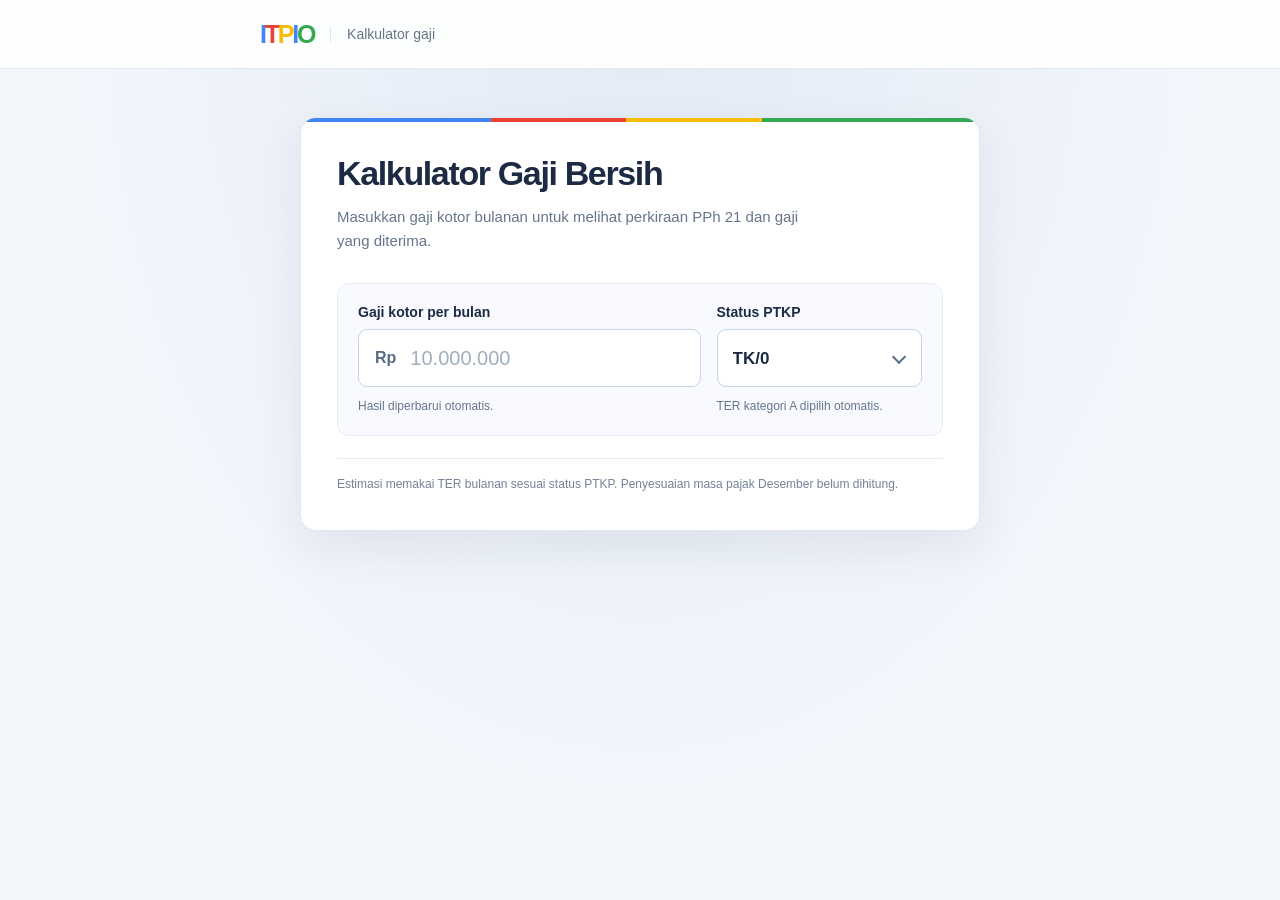
==== index.html @ 0fffc2d9 "Tambahkan pilihan PTKP dan kategori TER" ====
<!doctype html>
<html lang="id">
  <head>
    <meta charset="utf-8" />
    <meta name="viewport" content="width=device-width, initial-scale=1" />
    <meta
      name="description"
      content="Hitung perkiraan PPh 21 bulanan dan gaji bersih berdasarkan status PTKP dan kategori TER."
    />
    <title>Kalkulator Gaji Bersih — ITPIO</title>
    <link rel="stylesheet" href="style.css" />
    <script src="app.js" defer></script>
  </head>
  <body>
    <header class="site-header">
      <div class="header-inner">
        <div class="brand" role="img" aria-label="ITPIO">
          <span class="blue">I</span><span class="red">T</span><span class="yellow">P</span><span class="blue">I</span><span class="green">O</span>
        </div>
        <span class="header-label">Kalkulator gaji</span>
      </div>
    </header>

    <main class="page-content">
      <section class="calculator-card" aria-labelledby="page-title">
        <div class="calculator-heading">
          <h1 id="page-title">Kalkulator Gaji Bersih</h1>
          <p class="intro">
            Masukkan gaji kotor bulanan untuk melihat perkiraan PPh 21 dan gaji yang diterima.
          </p>
        </div>

        <section class="salary-entry" aria-label="Data gaji dan status PTKP">
          <div class="salary-fields">
            <div class="salary-field">
              <label id="salary-label" for="gross-salary">Gaji kotor per bulan</label>
              <div class="salary-input-wrap">
                <span class="currency-prefix" aria-hidden="true">Rp</span>
                <input
                  id="gross-salary"
                  name="gross-salary"
                  type="text"
                  inputmode="numeric"
                  autocomplete="off"
                  maxlength="22"
                  placeholder="10.000.000"
                  aria-describedby="salary-hint salary-error"
                />
              </div>
              <p class="helper" id="salary-hint">Hasil diperbarui otomatis.</p>
            </div>
            <div class="salary-field">
              <label for="ptkp-status">Status PTKP</label>
              <div class="ptkp-select-wrap">
                <select id="ptkp-status" name="ptkp-status" aria-describedby="status-hint">
                  <option value="TK/0" selected>TK/0</option>
                  <option value="TK/1">TK/1</option>
                  <option value="TK/2">TK/2</option>
                  <option value="TK/3">TK/3</option>
                  <option value="K/0">K/0</option>
                  <option value="K/1">K/1</option>
                  <option value="K/2">K/2</option>
                  <option value="K/3">K/3</option>
                </select>
              </div>
              <p class="helper" id="status-hint">TER kategori A dipilih otomatis.</p>
            </div>
          </div>
          <p class="error-message" id="salary-error" role="status"></p>
        </section>

        <section class="results" id="results" aria-labelledby="result-title" aria-live="polite" aria-atomic="true" hidden>
          <div class="results-heading">
            <h2 id="result-title">Ringkasan gaji</h2>
            <span class="period-label">Per bulan</span>
          </div>

          <div class="result-grid">
            <article class="result-card">
              <span class="result-label">Gaji kotor</span>
              <strong class="result-value" id="gross-result"></strong>
            </article>
            <article class="result-card tax-card">
              <span class="result-label">Potongan PPh 21</span>
              <strong class="result-value" id="tax-result"></strong>
            </article>
            <article class="result-card net-card">
              <div class="net-copy">
                <span class="result-label">Gaji bersih</span>
                <span class="net-caption">Take home pay</span>
              </div>
              <strong class="net-value" id="net-result"></strong>
            </article>
          </div>
          <p class="rate-note" id="rate-result"></p>
        </section>

        <p class="disclaimer">
          Estimasi memakai TER bulanan sesuai status PTKP. Penyesuaian masa pajak Desember belum dihitung.
        </p>
      </section>
    </main>
  </body>
</html>
---- style.css ----
:root {
  color-scheme: light;
  font-family: Arial, Helvetica, sans-serif;
  color: #1c2b43;
  background: #f3f6fb;
  font-synthesis: none;
  text-rendering: optimizeLegibility;
  --blue: #2368c4;
  --blue-dark: #174b91;
  --ink: #1c2b43;
  --muted: #66758b;
  --line: #dfe6ef;
  --green: #147448;
}

* { box-sizing: border-box; }

body {
  min-width: 320px;
  min-height: 100vh;
  margin: 0;
  background:
    radial-gradient(ellipse at 50% 0%, rgb(35 104 196 / 8%), transparent 36rem),
    #f3f6fb;
}

.site-header {
  background: rgb(255 255 255 / 92%);
  border-bottom: 1px solid #e5eaf1;
}

.header-inner {
  width: min(100% - 40px, 760px);
  min-height: 68px;
  margin: 0 auto;
  display: flex;
  align-items: center;
  gap: 16px;
}

.brand {
  display: flex;
  align-items: baseline;
  color: #4285f4;
  font-size: 25px;
  font-weight: 700;
  letter-spacing: -0.09em;
  line-height: 1;
  user-select: none;
}

.brand .blue { color: #4285f4; }
.brand .red { color: #ea4335; }
.brand .yellow { color: #fbbc05; }
.brand .green { color: #34a853; }

.header-label {
  padding-left: 16px;
  border-left: 1px solid #dfe6ef;
  color: var(--muted);
  font-size: 14px;
}

.page-content {
  width: min(100% - 32px, 680px);
  margin: 48px auto;
}

.calculator-card {
  position: relative;
  overflow: hidden;
  padding: 36px;
  border: 1px solid #e2e8f0;
  border-radius: 16px;
  background: #fff;
  box-shadow: 0 18px 48px rgb(28 43 67 / 8%);
}

.calculator-card::before {
  position: absolute;
  inset: 0 0 auto;
  height: 4px;
  background: linear-gradient(90deg, #4285f4 0 28%, #ea4335 28% 48%, #fbbc05 48% 68%, #34a853 68%);
  content: "";
}

h1,
h2,
p { margin-top: 0; }

h1 {
  margin-bottom: 0;
  color: var(--ink);
  font-size: clamp(26px, 4.5vw, 34px);
  font-weight: 700;
  letter-spacing: -0.04em;
  line-height: 1.15;
}

.intro {
  max-width: 480px;
  margin: 12px 0 30px;
  color: var(--muted);
  font-size: 15px;
  line-height: 1.6;
}

.salary-entry {
  padding: 20px;
  border: 1px solid #e5ebf4;
  border-radius: 12px;
  background: #f8faff;
}

.salary-fields {
  display: grid;
  grid-template-columns: minmax(0, 1.25fr) minmax(150px, 0.75fr);
  gap: 16px;
}

.salary-field { min-width: 0; }

label {
  display: block;
  margin-bottom: 9px;
  color: var(--ink);
  font-size: 14px;
  font-weight: 700;
}

.salary-input-wrap {
  display: flex;
  align-items: center;
  min-height: 58px;
  border: 1px solid #c8d4e3;
  border-radius: 9px;
  background: #fff;
  transition: border-color 140ms ease, box-shadow 140ms ease;
}

.salary-input-wrap:focus-within,
.ptkp-select-wrap:focus-within {
  border-color: var(--blue);
  box-shadow: 0 0 0 3px rgb(35 104 196 / 15%);
}

.currency-prefix {
  padding-left: 16px;
  color: #586b85;
  font-size: 16px;
  font-weight: 600;
}

input {
  width: 100%;
  min-width: 0;
  padding: 14px;
  border: 0;
  outline: 0;
  background: transparent;
  color: var(--ink);
  font: inherit;
  font-size: 20px;
  font-variant-numeric: tabular-nums;
  font-weight: 600;
}

input::placeholder {
  color: #a0adbd;
  font-weight: 400;
}

.ptkp-select-wrap {
  position: relative;
  display: flex;
  align-items: center;
  min-height: 58px;
  border: 1px solid #c8d4e3;
  border-radius: 9px;
  background: #fff;
  transition: border-color 140ms ease, box-shadow 140ms ease;
}

.ptkp-select-wrap::after {
  position: absolute;
  top: calc(50% - 6px);
  right: 17px;
  width: 8px;
  height: 8px;
  transform: rotate(45deg);
  border-right: 2px solid #586b85;
  border-bottom: 2px solid #586b85;
  content: "";
  pointer-events: none;
}

select {
  width: 100%;
  min-width: 0;
  min-height: 56px;
  padding: 12px 42px 12px 15px;
  appearance: none;
  border: 0;
  outline: 0;
  background: transparent;
  color: var(--ink);
  cursor: pointer;
  font: inherit;
  font-size: 17px;
  font-weight: 700;
}

.helper {
  margin: 10px 0 0;
  color: var(--muted);
  font-size: 12px;
  line-height: 1.5;
}

.error-message {
  min-height: 0;
  margin: 0;
  color: #b3261e;
  font-size: 13px;
}

.error-message:not(:empty) { margin-top: 8px; }

.results { margin-top: 28px; }

.results-heading {
  display: flex;
  align-items: center;
  justify-content: space-between;
  gap: 12px;
  margin-bottom: 13px;
}

h2 {
  margin-bottom: 0;
  color: var(--ink);
  font-size: 17px;
  font-weight: 700;
  letter-spacing: -0.015em;
}

.period-label {
  padding: 6px 10px;
  border-radius: 999px;
  background: #eef4fc;
  color: var(--blue-dark);
  font-size: 12px;
  font-weight: 600;
}

.result-grid {
  display: grid;
  grid-template-columns: repeat(2, minmax(0, 1fr));
  gap: 12px;
}

.result-card {
  display: flex;
  min-width: 0;
  min-height: 98px;
  flex-direction: column;
  justify-content: space-between;
  gap: 12px;
  padding: 16px;
  border: 1px solid var(--line);
  border-radius: 10px;
  background: #fff;
}

.result-label {
  color: var(--muted);
  font-size: 13px;
  font-weight: 600;
  line-height: 1.4;
}

.result-value {
  color: var(--ink);
  font-size: clamp(15px, 2.7vw, 19px);
  font-variant-numeric: tabular-nums;
  overflow-wrap: anywhere;
}

.tax-card .result-value { color: #b13f38; }

.net-card {
  min-height: 126px;
  grid-column: 1 / -1;
  flex-direction: row;
  align-items: center;
  justify-content: space-between;
  gap: 18px;
  padding: 22px;
  border: 1px solid #b9dfcb;
  background: #eff9f3;
}

.net-copy {
  display: flex;
  flex-direction: column;
  gap: 5px;
}

.net-card .result-label {
  color: #245a40;
  font-size: 14px;
}

.net-caption {
  color: #5f806e;
  font-size: 12px;
}

.net-value {
  color: var(--green);
  font-size: clamp(23px, 5vw, 34px);
  font-variant-numeric: tabular-nums;
  letter-spacing: -0.035em;
  overflow-wrap: anywhere;
  text-align: right;
}

.rate-note {
  margin: 14px 2px 0;
  color: var(--muted);
  font-size: 12px;
  line-height: 1.5;
}

.disclaimer {
  margin: 22px 0 0;
  padding-top: 16px;
  border-top: 1px solid #e8edf3;
  color: #758297;
  font-size: 12px;
  line-height: 1.55;
}

[hidden] { display: none !important; }

@media (max-width: 560px) {
  .header-inner {
    width: calc(100% - 32px);
    min-height: 60px;
  }

  .page-content {
    width: calc(100% - 24px);
    margin: 24px auto;
  }

  .calculator-card {
    padding: 28px 20px 22px;
    border-radius: 13px;
  }

  .intro {
    margin-bottom: 22px;
    font-size: 14px;
  }

  .salary-entry { padding: 16px; }
  .salary-fields { grid-template-columns: 1fr; gap: 16px; }
  .results { margin-top: 24px; }
  .result-grid { gap: 9px; }

  .result-card {
    min-height: 92px;
    padding: 13px;
  }

  .net-card {
    min-height: 110px;
    flex-direction: column;
    align-items: flex-start;
    padding: 17px;
  }

  .net-value {
    align-self: stretch;
    text-align: left;
  }
}

@media (max-width: 380px) {
  .result-grid { grid-template-columns: 1fr; }
  .net-card { grid-column: auto; }
  .result-card { min-height: 78px; }
}

@media (prefers-reduced-motion: reduce) {
  *,
  *::before,
  *::after {
    scroll-behavior: auto !important;
    transition-duration: 0.01ms !important;
  }
}
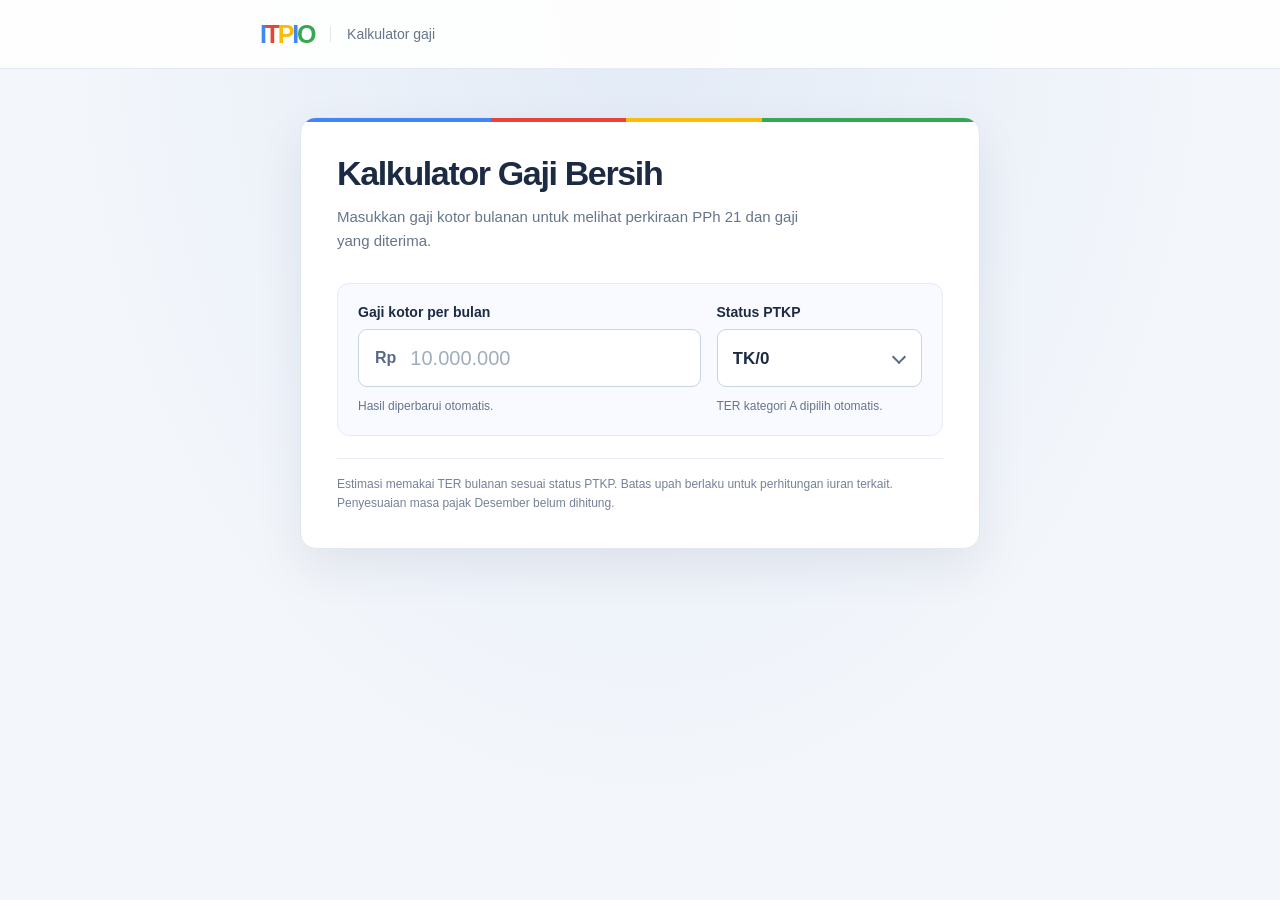
==== commit 94189020: "Tambahkan rincian BPJS dan bruto PPh 21" ====
--- a/index.html
+++ b/index.html
@@ -93,10 +93,55 @@
             </article>
           </div>
           <p class="rate-note" id="rate-result"></p>
+
+          <section class="breakdown" aria-labelledby="breakdown-title">
+            <h3 id="breakdown-title">Rincian perhitungan</h3>
+            <div class="breakdown-grid">
+              <section class="breakdown-group" aria-labelledby="employer-title">
+                <h4 id="employer-title">Tambahan bruto dari perusahaan</h4>
+                <dl class="breakdown-list">
+                  <div class="breakdown-row">
+                    <dt>JKK perusahaan (0,24%)</dt>
+                    <dd id="jkk-result"></dd>
+                  </div>
+                  <div class="breakdown-row">
+                    <dt>JKM perusahaan (0,3%)</dt>
+                    <dd id="jkm-result"></dd>
+                  </div>
+                  <div class="breakdown-row">
+                    <dt>BPJS Kesehatan perusahaan (4%, batas gaji Rp12.000.000)</dt>
+                    <dd id="company-health-result"></dd>
+                  </div>
+                  <div class="breakdown-row breakdown-total">
+                    <dt>Bruto untuk hitung PPh 21</dt>
+                    <dd id="taxable-gross-result"></dd>
+                  </div>
+                </dl>
+              </section>
+
+              <section class="breakdown-group" aria-labelledby="employee-title">
+                <h4 id="employee-title">Potongan dari gaji karyawan</h4>
+                <dl class="breakdown-list">
+                  <div class="breakdown-row">
+                    <dt>JHT (2%)</dt>
+                    <dd id="jht-result"></dd>
+                  </div>
+                  <div class="breakdown-row">
+                    <dt>JP (1%, batas gaji Rp11.086.300)</dt>
+                    <dd id="jp-result"></dd>
+                  </div>
+                  <div class="breakdown-row">
+                    <dt>BPJS Kesehatan (1%, batas gaji Rp12.000.000)</dt>
+                    <dd id="employee-health-result"></dd>
+                  </div>
+                </dl>
+              </section>
+            </div>
+          </section>
         </section>
 
         <p class="disclaimer">
-          Estimasi memakai TER bulanan sesuai status PTKP. Penyesuaian masa pajak Desember belum dihitung.
+          Estimasi memakai TER bulanan sesuai status PTKP. Batas upah berlaku untuk perhitungan iuran terkait. Penyesuaian masa pajak Desember belum dihitung.
         </p>
       </section>
     </main>
--- a/style.css
+++ b/style.css
@@ -332,6 +332,75 @@
   line-height: 1.5;
 }
 
+.breakdown {
+  margin-top: 24px;
+  padding-top: 20px;
+  border-top: 1px solid var(--line);
+}
+
+.breakdown h3 {
+  margin: 0 0 14px;
+  color: var(--ink);
+  font-size: 15px;
+}
+
+.breakdown-grid {
+  display: grid;
+  grid-template-columns: repeat(2, minmax(0, 1fr));
+  gap: 14px;
+}
+
+.breakdown-group {
+  min-width: 0;
+  padding: 15px;
+  border: 1px solid var(--line);
+  border-radius: 10px;
+  background: #fbfcfe;
+}
+
+.breakdown-group h4 {
+  margin: 0 0 12px;
+  color: var(--ink);
+  font-size: 13px;
+  line-height: 1.4;
+}
+
+.breakdown-list {
+  display: grid;
+  gap: 9px;
+  margin: 0;
+}
+
+.breakdown-row {
+  display: flex;
+  align-items: baseline;
+  justify-content: space-between;
+  gap: 12px;
+  color: var(--muted);
+  font-size: 12px;
+  line-height: 1.45;
+}
+
+.breakdown-row dt { min-width: 0; }
+
+.breakdown-row dd {
+  flex: 0 0 auto;
+  margin: 0;
+  color: var(--ink);
+  font-variant-numeric: tabular-nums;
+  text-align: right;
+}
+
+.breakdown-total {
+  margin-top: 2px;
+  padding-top: 10px;
+  border-top: 1px solid var(--line);
+  color: var(--ink);
+  font-weight: 700;
+}
+
+.breakdown-total dd { color: var(--blue-dark); }
+
 .disclaimer {
   margin: 22px 0 0;
   padding-top: 16px;
@@ -368,6 +437,7 @@
   .salary-fields { grid-template-columns: 1fr; gap: 16px; }
   .results { margin-top: 24px; }
   .result-grid { gap: 9px; }
+  .breakdown-grid { grid-template-columns: 1fr; gap: 10px; }
 
   .result-card {
     min-height: 92px;
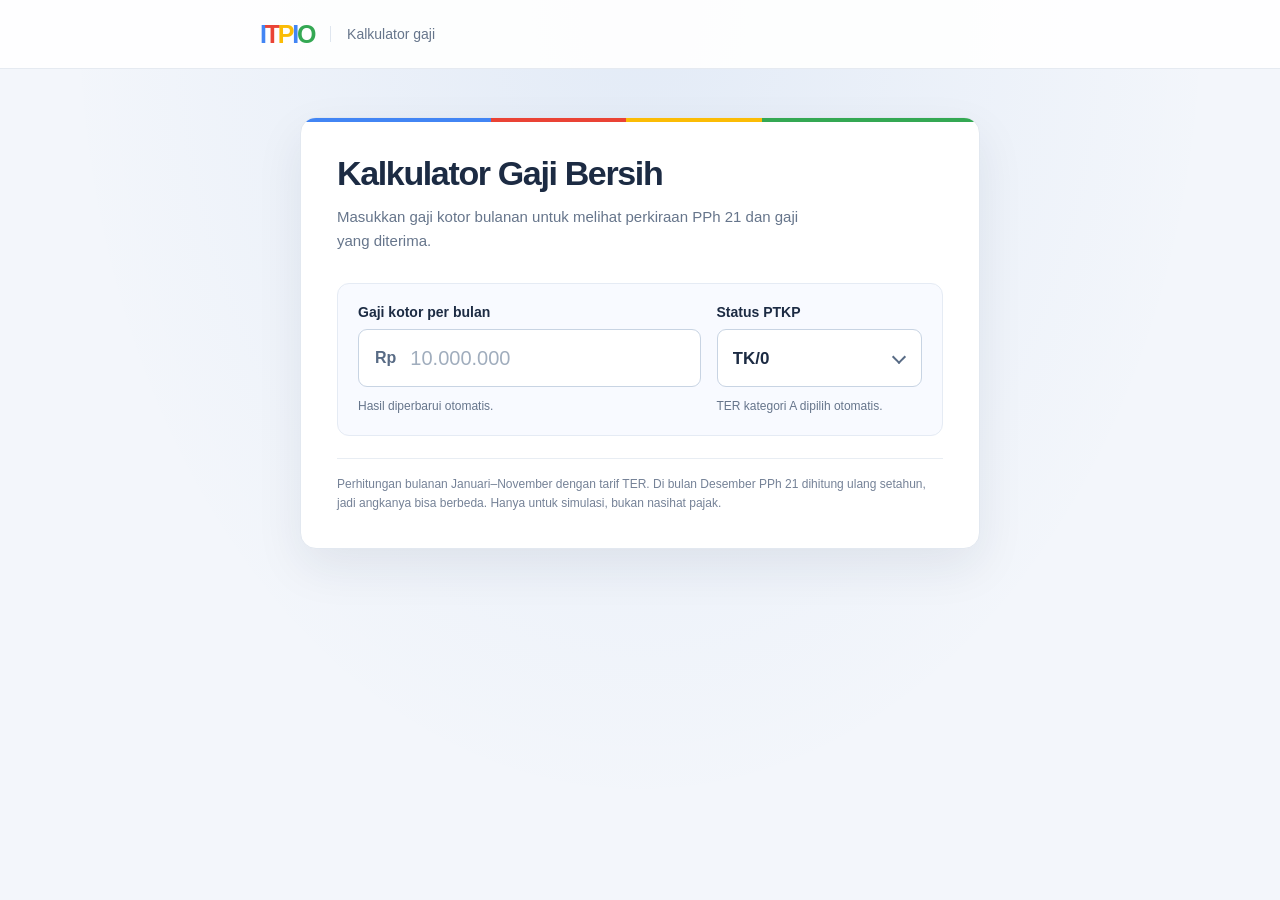
==== commit c0f4c487: "Perbarui catatan simulasi PPh 21" ====
--- a/index.html
+++ b/index.html
@@ -141,7 +141,7 @@
         </section>
 
         <p class="disclaimer">
-          Estimasi memakai TER bulanan sesuai status PTKP. Batas upah berlaku untuk perhitungan iuran terkait. Penyesuaian masa pajak Desember belum dihitung.
+          Perhitungan bulanan Januari–November dengan tarif TER. Di bulan Desember PPh 21 dihitung ulang setahun, jadi angkanya bisa berbeda. Hanya untuk simulasi, bukan nasihat pajak.
         </p>
       </section>
     </main>
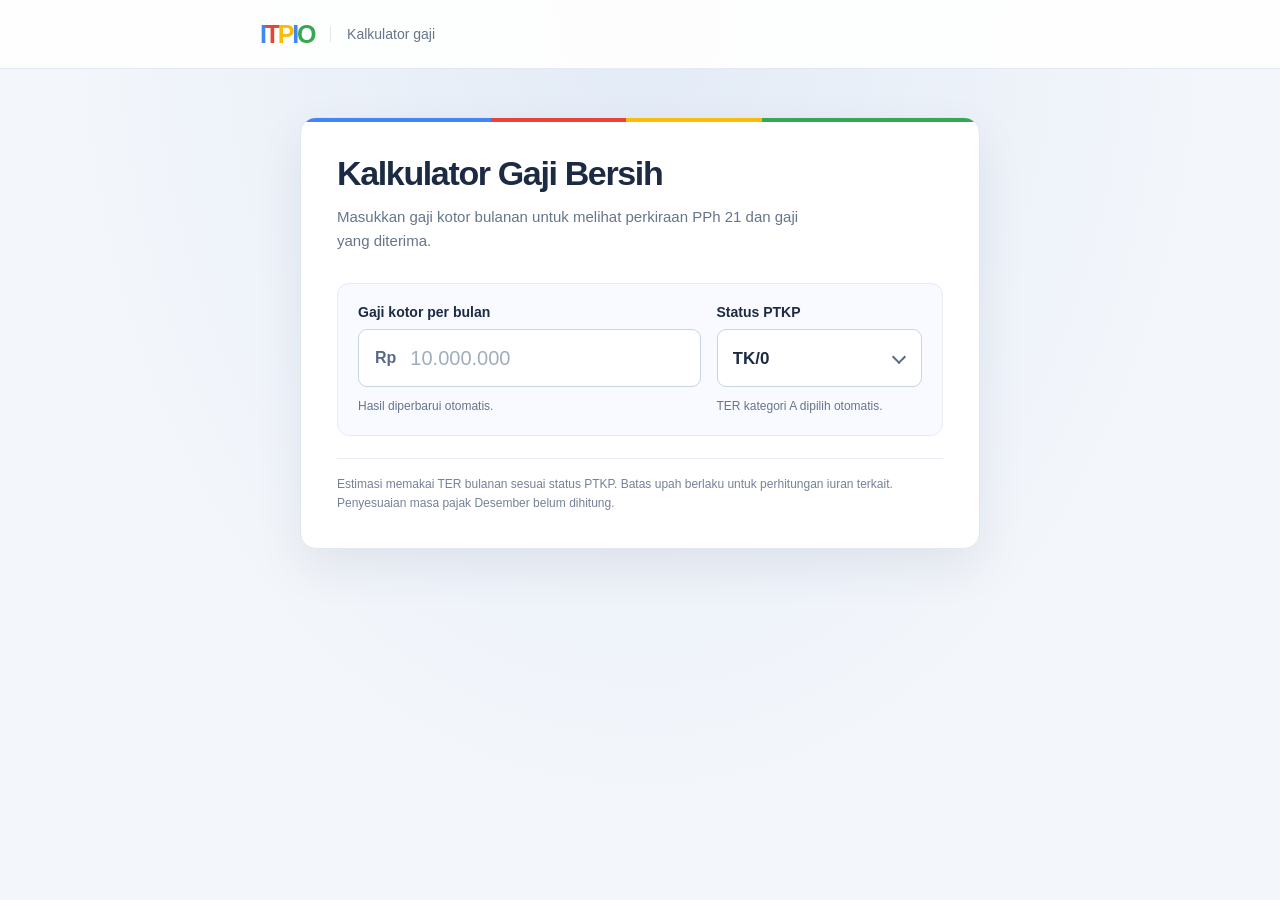
==== commit 4fb7f57f: "Revert "Perbarui catatan simulasi PPh 21" This reverts commit c0f4c487a334463c85295f6c7092c428fc5c76" ====
--- a/index.html
+++ b/index.html
@@ -141,7 +141,7 @@
         </section>
 
         <p class="disclaimer">
-          Perhitungan bulanan Januari–November dengan tarif TER. Di bulan Desember PPh 21 dihitung ulang setahun, jadi angkanya bisa berbeda. Hanya untuk simulasi, bukan nasihat pajak.
+          Estimasi memakai TER bulanan sesuai status PTKP. Batas upah berlaku untuk perhitungan iuran terkait. Penyesuaian masa pajak Desember belum dihitung.
         </p>
       </section>
     </main>
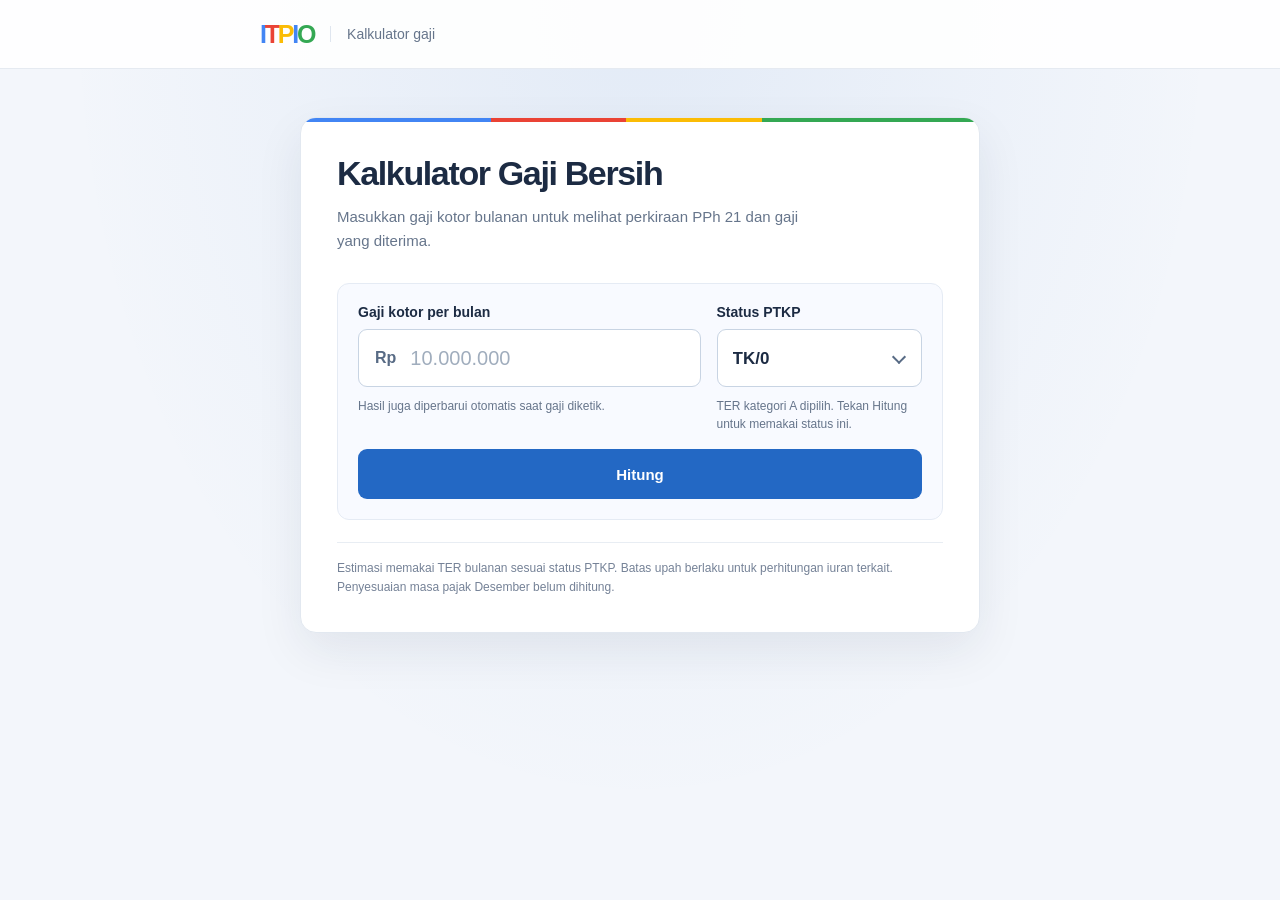
==== commit 20802ac4: "Tambahkan tombol Hitung untuk status PTKP" ====
--- a/index.html
+++ b/index.html
@@ -47,7 +47,7 @@
                   aria-describedby="salary-hint salary-error"
                 />
               </div>
-              <p class="helper" id="salary-hint">Hasil diperbarui otomatis.</p>
+              <p class="helper" id="salary-hint">Hasil juga diperbarui otomatis saat gaji diketik.</p>
             </div>
             <div class="salary-field">
               <label for="ptkp-status">Status PTKP</label>
@@ -63,9 +63,10 @@
                   <option value="K/3">K/3</option>
                 </select>
               </div>
-              <p class="helper" id="status-hint">TER kategori A dipilih otomatis.</p>
+              <p class="helper" id="status-hint">TER kategori A dipilih. Tekan Hitung untuk memakai status ini.</p>
             </div>
           </div>
+          <button class="calculate-button" id="calculate-button" type="button">Hitung</button>
           <p class="error-message" id="salary-error" role="status"></p>
         </section>
 
--- a/style.css
+++ b/style.css
@@ -410,6 +410,30 @@
   line-height: 1.55;
 }
 
+.calculate-button {
+  display: block;
+  width: 100%;
+  min-height: 50px;
+  margin-top: 16px;
+  padding: 12px 16px;
+  border: 0;
+  border-radius: 9px;
+  background: var(--blue);
+  color: #fff;
+  cursor: pointer;
+  font: inherit;
+  font-size: 15px;
+  font-weight: 700;
+  transition: background-color 140ms ease, box-shadow 140ms ease;
+}
+
+.calculate-button:hover { background: var(--blue-dark); }
+
+.calculate-button:focus-visible {
+  outline: 3px solid rgb(35 104 196 / 30%);
+  outline-offset: 2px;
+}
+
 [hidden] { display: none !important; }
 
 @media (max-width: 560px) {
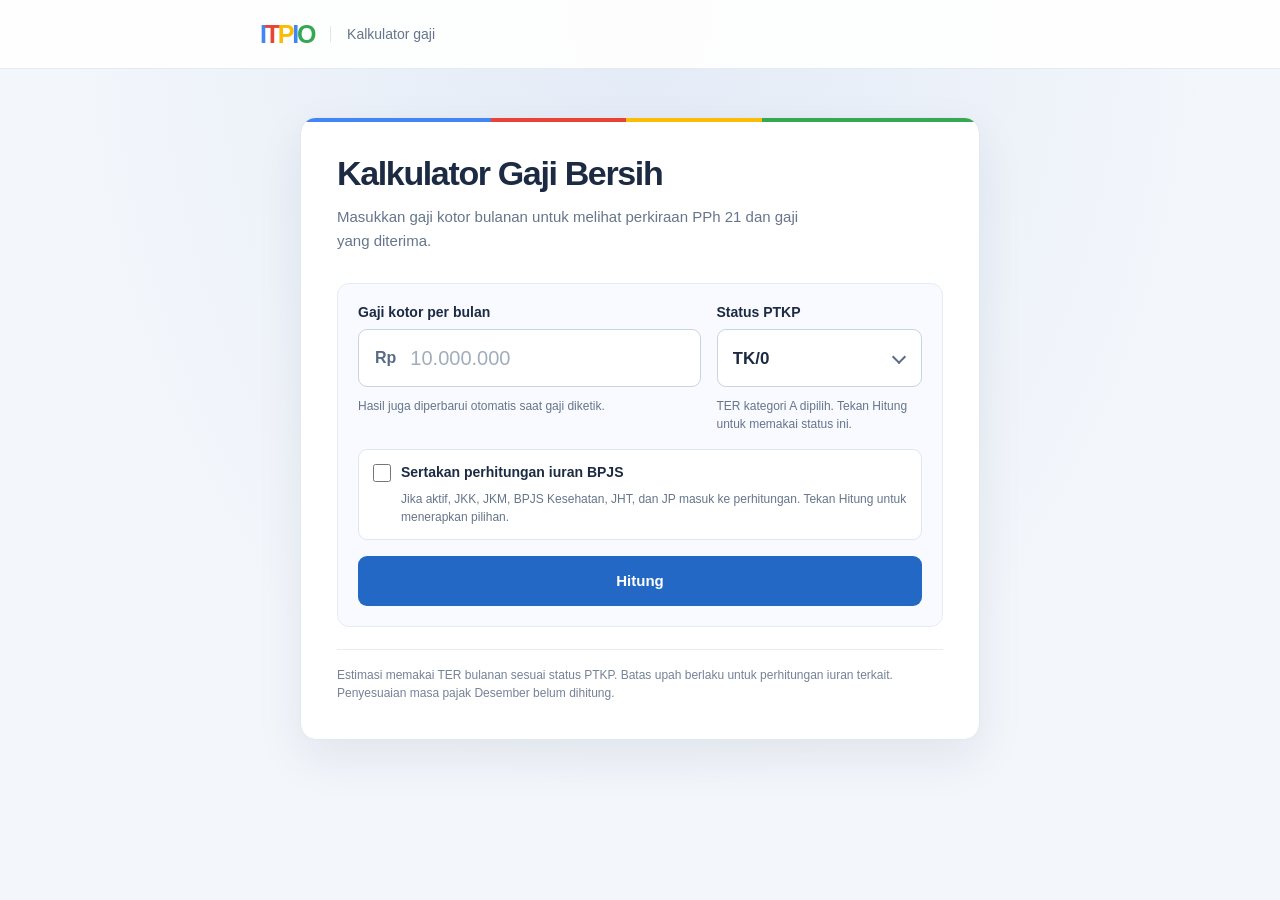
==== commit 6f0ea1c6: "Jadikan perhitungan iuran BPJS opsional" ====
--- a/index.html
+++ b/index.html
@@ -66,6 +66,15 @@
               <p class="helper" id="status-hint">TER kategori A dipilih. Tekan Hitung untuk memakai status ini.</p>
             </div>
           </div>
+          <div class="bpjs-option">
+            <label class="checkbox-option" for="include-bpjs">
+              <input id="include-bpjs" name="include-bpjs" type="checkbox" aria-describedby="bpjs-hint" />
+              <span>Sertakan perhitungan iuran BPJS</span>
+            </label>
+            <p class="helper" id="bpjs-hint">
+              Jika aktif, JKK, JKM, BPJS Kesehatan, JHT, dan JP masuk ke perhitungan. Tekan Hitung untuk menerapkan pilihan.
+            </p>
+          </div>
           <button class="calculate-button" id="calculate-button" type="button">Hitung</button>
           <p class="error-message" id="salary-error" role="status"></p>
         </section>
@@ -95,7 +104,7 @@
           </div>
           <p class="rate-note" id="rate-result"></p>
 
-          <section class="breakdown" aria-labelledby="breakdown-title">
+          <section class="breakdown" id="bpjs-breakdown" aria-labelledby="breakdown-title" hidden>
             <h3 id="breakdown-title">Rincian perhitungan</h3>
             <div class="breakdown-grid">
               <section class="breakdown-group" aria-labelledby="employer-title">
--- a/style.css
+++ b/style.css
@@ -410,6 +410,43 @@
   line-height: 1.55;
 }
 
+.bpjs-option {
+  margin-top: 16px;
+  padding: 13px 14px;
+  border: 1px solid var(--line);
+  border-radius: 9px;
+  background: #fff;
+}
+
+.checkbox-option {
+  display: flex;
+  align-items: center;
+  gap: 10px;
+  margin: 0;
+  cursor: pointer;
+}
+
+.checkbox-option input {
+  width: 18px;
+  height: 18px;
+  flex: 0 0 18px;
+  margin: 0;
+  padding: 0;
+  accent-color: var(--blue);
+  cursor: pointer;
+}
+
+.checkbox-option span {
+  color: var(--ink);
+  font-size: 14px;
+  font-weight: 700;
+  line-height: 1.4;
+}
+
+.bpjs-option .helper {
+  margin: 7px 0 0 28px;
+}
+
 .calculate-button {
   display: block;
   width: 100%;
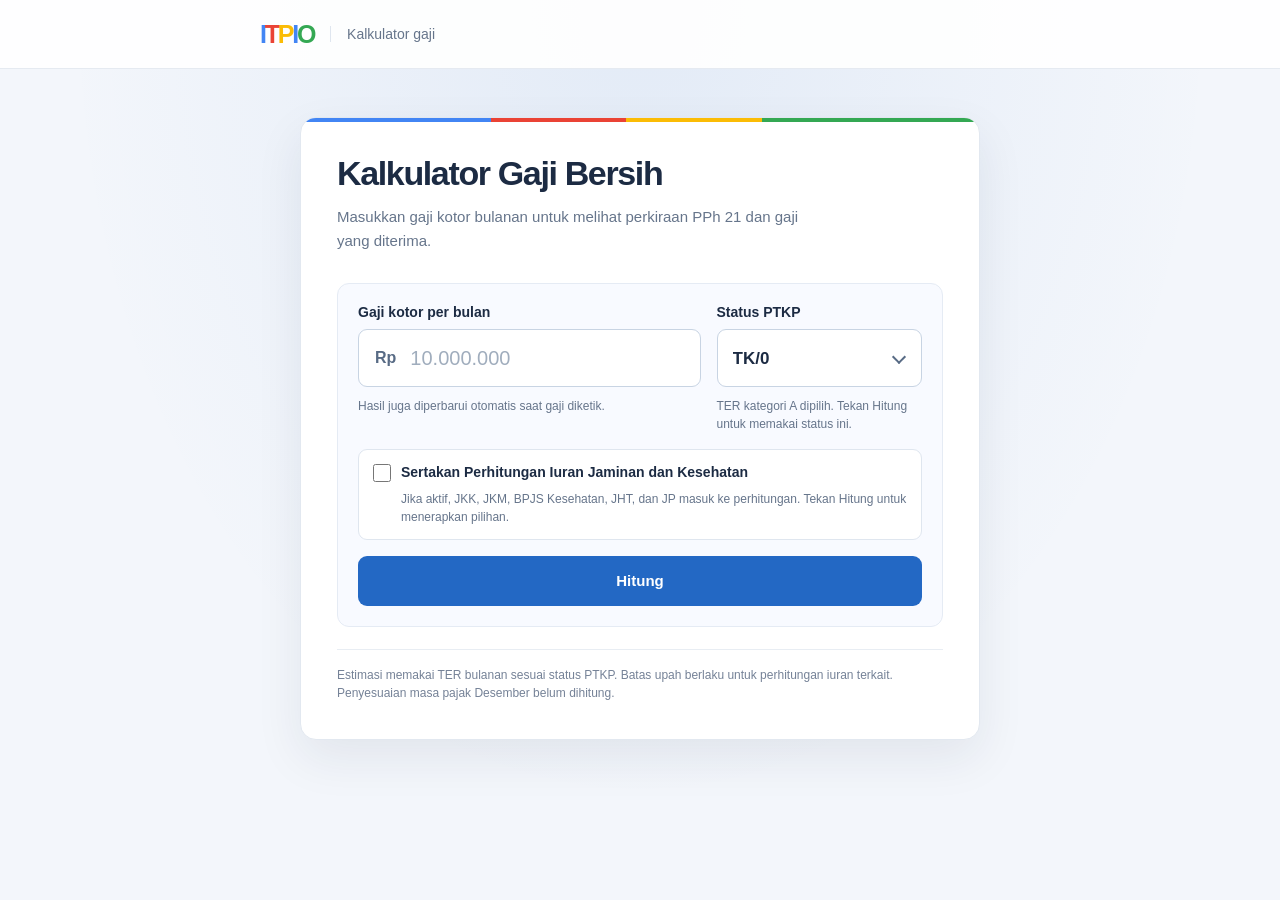
==== commit e08d9a5c: "Perjelas label opsi iuran jaminan dan kesehatan" ====
--- a/index.html
+++ b/index.html
@@ -69,7 +69,7 @@
           <div class="bpjs-option">
             <label class="checkbox-option" for="include-bpjs">
               <input id="include-bpjs" name="include-bpjs" type="checkbox" aria-describedby="bpjs-hint" />
-              <span>Sertakan perhitungan iuran BPJS</span>
+              <span>Sertakan Perhitungan Iuran Jaminan dan Kesehatan</span>
             </label>
             <p class="helper" id="bpjs-hint">
               Jika aktif, JKK, JKM, BPJS Kesehatan, JHT, dan JP masuk ke perhitungan. Tekan Hitung untuk menerapkan pilihan.
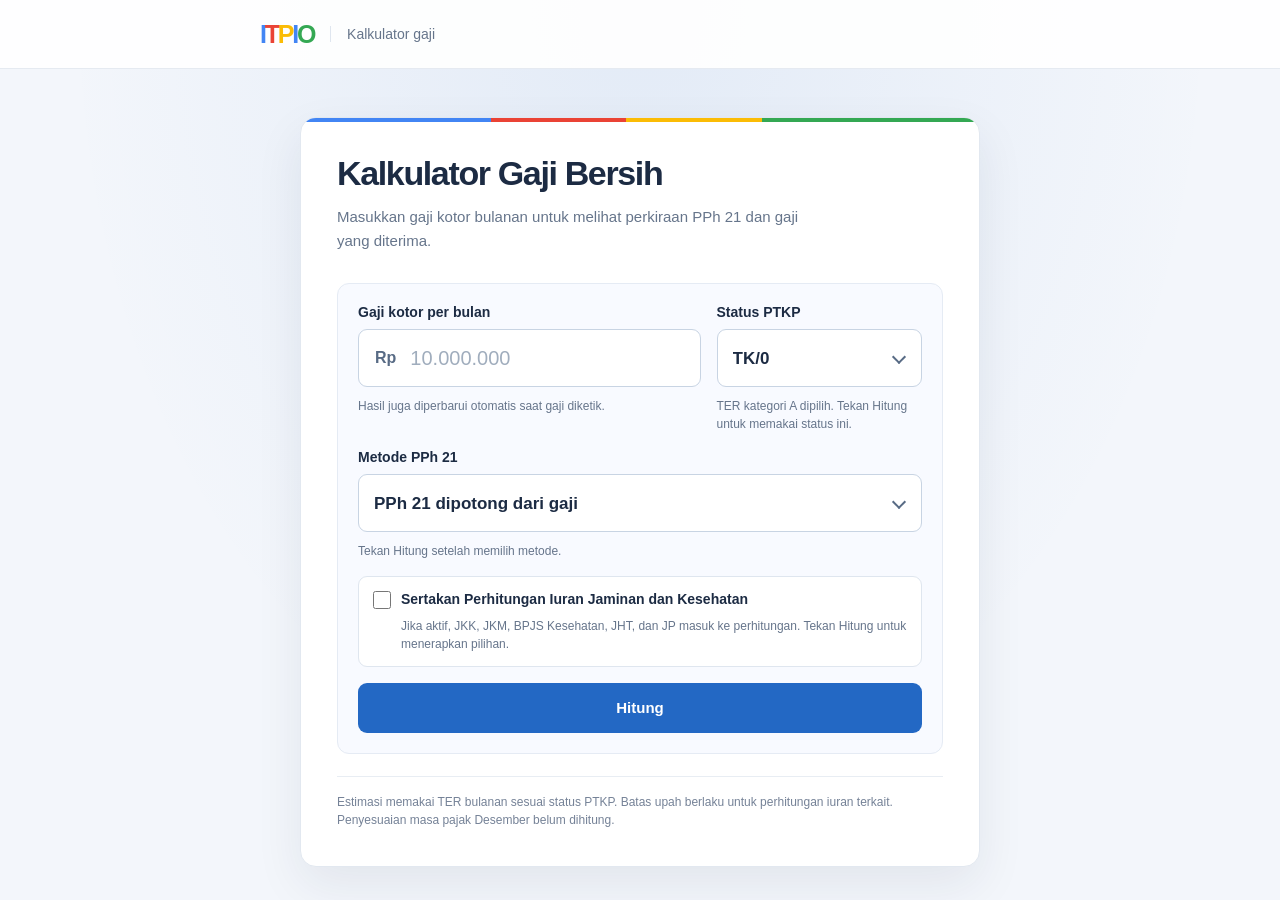
==== commit fdcb88a7: "Tambahkan metode gross-up PPh 21" ====
--- a/index.html
+++ b/index.html
@@ -66,6 +66,16 @@
               <p class="helper" id="status-hint">TER kategori A dipilih. Tekan Hitung untuk memakai status ini.</p>
             </div>
           </div>
+          <div class="tax-method-field">
+            <label for="tax-method">Metode PPh 21</label>
+            <div class="ptkp-select-wrap">
+              <select id="tax-method" name="tax-method" aria-describedby="tax-method-hint">
+                <option value="employee" selected>PPh 21 dipotong dari gaji</option>
+                <option value="gross-up">PPh 21 ditunjang perusahaan (gross-up)</option>
+              </select>
+            </div>
+            <p class="helper" id="tax-method-hint">Tekan Hitung setelah memilih metode.</p>
+          </div>
           <div class="bpjs-option">
             <label class="checkbox-option" for="include-bpjs">
               <input id="include-bpjs" name="include-bpjs" type="checkbox" aria-describedby="bpjs-hint" />
@@ -91,7 +101,7 @@
               <strong class="result-value" id="gross-result"></strong>
             </article>
             <article class="result-card tax-card">
-              <span class="result-label">Potongan PPh 21</span>
+              <span class="result-label" id="tax-result-label">Potongan PPh 21</span>
               <strong class="result-value" id="tax-result"></strong>
             </article>
             <article class="result-card net-card">
@@ -103,6 +113,26 @@
             </article>
           </div>
           <p class="rate-note" id="rate-result"></p>
+
+          <section class="breakdown" id="grossup-breakdown" aria-labelledby="grossup-title" hidden>
+            <h3 id="grossup-title">Rincian gross-up perusahaan</h3>
+            <div class="breakdown-group grossup-group">
+              <dl class="breakdown-list">
+                <div class="breakdown-row">
+                  <dt>Bruto sebelum tunjangan PPh 21</dt>
+                  <dd id="grossup-base-result"></dd>
+                </div>
+                <div class="breakdown-row">
+                  <dt>Tunjangan PPh 21 dari perusahaan</dt>
+                  <dd id="grossup-allowance-result"></dd>
+                </div>
+                <div class="breakdown-row breakdown-total">
+                  <dt>Bruto setelah gross-up</dt>
+                  <dd id="grossup-final-gross-result"></dd>
+                </div>
+              </dl>
+            </div>
+          </section>
 
           <section class="breakdown" id="bpjs-breakdown" aria-labelledby="breakdown-title" hidden>
             <h3 id="breakdown-title">Rincian perhitungan</h3>
--- a/style.css
+++ b/style.css
@@ -358,6 +358,8 @@
   background: #fbfcfe;
 }
 
+.grossup-group { max-width: 100%; }
+
 .breakdown-group h4 {
   margin: 0 0 12px;
   color: var(--ink);
@@ -417,6 +419,8 @@
   border-radius: 9px;
   background: #fff;
 }
+
+.tax-method-field { margin-top: 16px; }
 
 .checkbox-option {
   display: flex;
